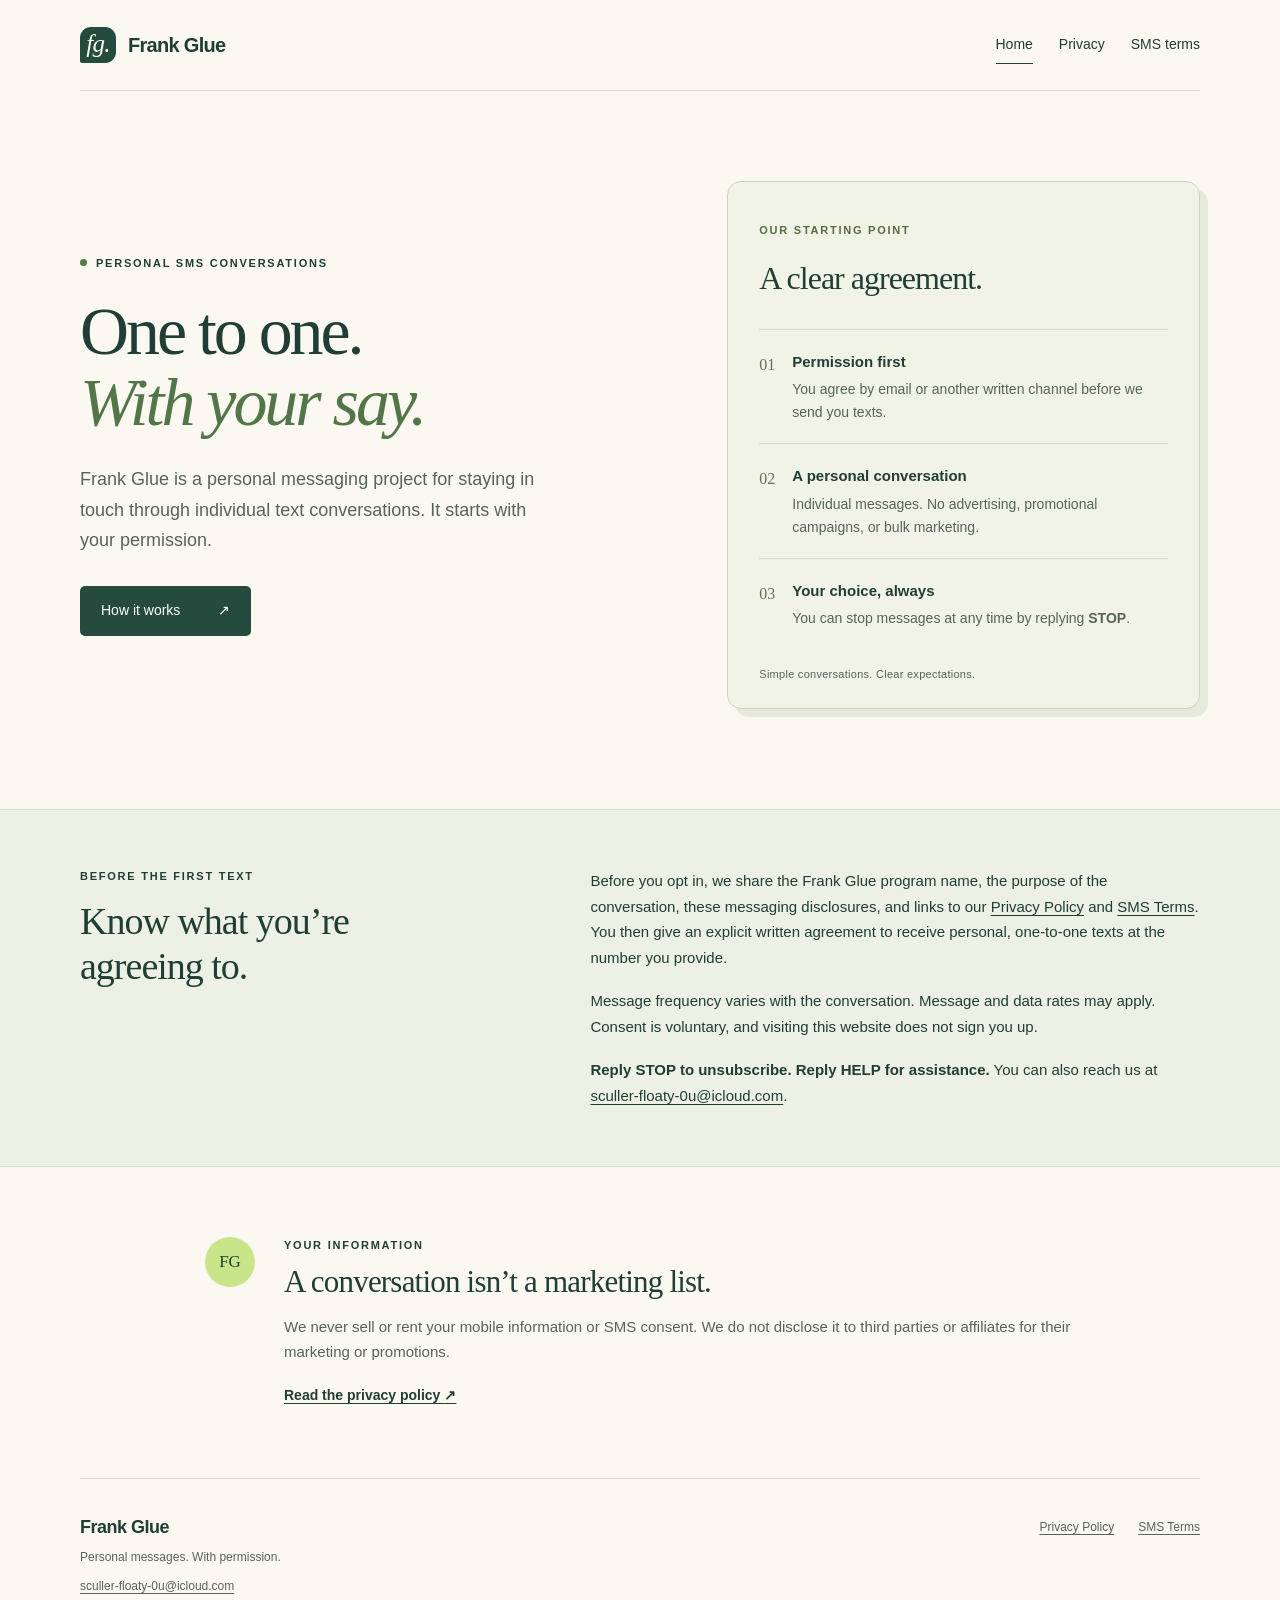
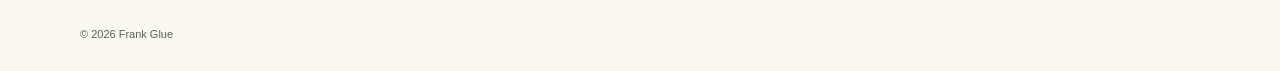
==== index.html @ a92b213b "Publish Frank Glue messaging website and policies" ====
<!doctype html>
<html lang="en">
<head>
  <meta charset="utf-8">
  <meta name="viewport" content="width=device-width, initial-scale=1">
  <meta name="description" content="Personal one-to-one SMS conversations, with your permission. Read how Frank Glue handles your information and messaging choices.">
  <meta name="theme-color" content="#244b3e">
  <title>Frank Glue — Personal SMS conversations</title>
  <link rel="stylesheet" href="./styles.css">
</head>
<body>
  <a class="skip-link" href="#main">Skip to content</a>
  <header class="site-header wrap">
    <a class="brand" href="./" aria-label="Frank Glue home"><span class="brand-mark" aria-hidden="true">fg.</span>Frank Glue</a>
    <nav aria-label="Main navigation"><a href="./" aria-current="page">Home</a><a href="./privacy/">Privacy</a><a href="./terms/">SMS terms</a></nav>
  </header>

  <main id="main">
    <section class="hero wrap" aria-labelledby="intro">
      <div class="hero-copy">
        <p class="eyebrow"><span class="status-dot" aria-hidden="true"></span> Personal SMS conversations</p>
        <h1 id="intro">One to one.<br><em>With your say.</em></h1>
        <p class="lede">Frank Glue is a personal messaging project for staying in touch through individual text conversations. It starts with your permission.</p>
        <a class="button" href="#how-it-works">How it works <span aria-hidden="true">↗</span></a>
      </div>
      <aside class="agreement" aria-labelledby="agreement-title">
        <span class="card-label">Our starting point</span>
        <h2 id="agreement-title">A clear agreement.</h2>
        <ol class="agreement-list">
          <li><span class="step">01</span><div><h3>Permission first</h3><p>You agree by email or another written channel before we send you texts.</p></div></li>
          <li><span class="step">02</span><div><h3>A personal conversation</h3><p>Individual messages. No advertising, promotional campaigns, or bulk marketing.</p></div></li>
          <li><span class="step">03</span><div><h3>Your choice, always</h3><p>You can stop messages at any time by replying <strong>STOP</strong>.</p></div></li>
        </ol>
        <p class="card-foot">Simple conversations. Clear expectations.</p>
      </aside>
    </section>
    <section id="how-it-works" class="details-band">
      <div class="wrap details-grid">
        <div><p class="eyebrow">Before the first text</p><h2>Know what you’re<br>agreeing to.</h2></div>
        <div class="details-copy">
          <p>Before you opt in, we share the Frank Glue program name, the purpose of the conversation, these messaging disclosures, and links to our <a href="privacy/">Privacy Policy</a> and <a href="terms/">SMS Terms</a>. You then give an explicit written agreement to receive personal, one-to-one texts at the number you provide.</p>
          <p>Message frequency varies with the conversation. Message and data rates may apply. Consent is voluntary, and visiting this website does not sign you up.</p>
          <p><strong>Reply STOP to unsubscribe. Reply HELP for assistance.</strong> You can also reach us at <a href="mailto:sculler-floaty-0u@icloud.com">sculler-floaty-0u@icloud.com</a>.</p>
        </div>
      </div>
    </section>
    <section class="wrap privacy-note" aria-labelledby="privacy-promise">
      <div class="privacy-icon" aria-hidden="true">FG</div>
      <div><p class="eyebrow">Your information</p><h2 id="privacy-promise">A conversation isn’t a marketing list.</h2><p>We never sell or rent your mobile information or SMS consent. We do not disclose it to third parties or affiliates for their marketing or promotions.</p><a class="text-link" href="privacy/">Read the privacy policy <span aria-hidden="true">↗</span></a></div>
    </section>
  </main>
  <footer class="site-footer wrap">
    <div><a class="footer-brand" href="./">Frank Glue</a><p>Personal messages. With permission.</p><a href="mailto:sculler-floaty-0u@icloud.com">sculler-floaty-0u@icloud.com</a></div>
    <nav aria-label="Footer navigation"><a href="./privacy/">Privacy Policy</a><a href="./terms/">SMS Terms</a></nav>
    <p class="copyright">© 2026 Frank Glue</p>
  </footer>
</body>
</html>
---- styles.css ----
:root {
  color-scheme: light;
  --paper: #faf8f1;
  --ink: #203e34;
  --muted: #56645a;
  --green: #244b3e;
  --line: #d6dbce;
  --wash: #ecf0e5;
  --accent: #c9e489;
}
* { box-sizing: border-box; }
html { scroll-behavior: smooth; scroll-padding-top: 2rem; }
body { margin: 0; background: var(--paper); color: var(--ink); font: 16px/1.7 -apple-system, BlinkMacSystemFont, "Segoe UI", sans-serif; }
a { color: inherit; text-underline-offset: .22em; overflow-wrap: anywhere; }
a:hover { text-decoration-thickness: 2px; }
a:focus-visible { outline: 3px solid #a3592a; outline-offset: 5px; border-radius: 2px; }
h1, h2, h3, p { margin: 0; }
h1, h2 { font-family: Georgia, "Times New Roman", serif; font-weight: 400; }
.wrap { width: min(1120px, calc(100% - 96px)); margin-inline: auto; }
.skip-link { position: absolute; left: 1rem; top: -8rem; z-index: 5; background: var(--green); color: white; padding: .7rem 1rem; }
.skip-link:focus { top: 1rem; }
.site-header { display: flex; align-items: center; justify-content: space-between; gap: 2rem; padding-block: 27px; border-bottom: 1px solid var(--line); }
.brand { display: inline-flex; align-items: center; gap: 12px; font-size: 20px; font-weight: 650; letter-spacing: -.7px; text-decoration: none; white-space: nowrap; }
.brand-mark { width: 36px; height: 36px; display: grid; place-items: center; background: var(--green); color: var(--paper); font: italic 25px Georgia, serif; border-radius: 11px 11px 11px 2px; padding-bottom: 3px; }
nav { display: flex; gap: 26px; }
.site-header nav a { text-decoration: none; font-size: 14px; padding-block: 6px; }
.site-header nav a[aria-current="page"] { box-shadow: 0 1px var(--ink); }
.hero { display: grid; grid-template-columns: 1.2fr 1fr; gap: 80px; padding-block: 90px 100px; align-items: center; }
.eyebrow, .card-label { font-size: 11px; line-height: 1.5; font-weight: 700; text-transform: uppercase; letter-spacing: .16em; }
.hero .eyebrow { display: flex; gap: 9px; align-items: center; }
.status-dot { width: 7px; height: 7px; background: #557b44; border-radius: 100%; flex: 0 0 auto; }
.hero h1 { font-size: clamp(54px, 5.3vw, 74px); line-height: 1.04; letter-spacing: -3px; margin: 26px 0; }
.hero h1 em { font-weight: 400; color: #537649; }
.lede { font-size: 18px; line-height: 1.7; color: var(--muted); max-width: 480px; }
.button { display: inline-flex; gap: 38px; align-items: center; margin-top: 30px; padding: 13px 21px; background: var(--green); color: white; border-radius: 5px; text-decoration: none; font-size: 14px; }
.button:hover { background: #315e4d; }
.agreement { border: 1px solid #ccd5bc; border-radius: 14px; background: #f1f3e7; padding: 33px 31px 25px; box-shadow: 8px 8px 0 #e6eadc; }
.card-label { color: #566b46; }
.agreement h2 { font-size: 32px; letter-spacing: -1px; margin: 9px 0 23px; }
.agreement-list { list-style: none; margin: 0; padding: 0; }
.agreement-list li { display: flex; gap: 17px; padding-block: 19px; border-top: 1px solid #d3dac8; }
.step { font-family: Georgia, serif; font-size: 16px; color: #62724f; padding-top: 2px; }
.agreement h3 { font-size: 15px; font-weight: 650; margin-bottom: 4px; }
.agreement li p { font-size: 14px; line-height: 1.65; color: var(--muted); }
.card-foot { font-size: 11px; letter-spacing: .025em; margin-top: 15px; color: var(--muted); }
.details-band { background: var(--wash); border-block: 1px solid var(--line); padding-block: 58px; }
.details-grid { display: grid; grid-template-columns: 1fr 1.45fr; gap: 90px; }
.details-grid h2 { margin-top: 14px; font-size: 38px; line-height: 1.2; letter-spacing: -1px; }
.details-copy p + p { margin-top: 18px; }
.details-copy { font-size: 15px; }
.privacy-note { display: flex; align-items: flex-start; gap: 29px; padding-block: 70px; max-width: 870px; }
.privacy-icon { background: var(--accent); min-width: 50px; height: 50px; display: grid; place-items: center; border-radius: 50%; font: 17px Georgia, serif; }
.privacy-note h2 { font-size: 31px; letter-spacing: -.8px; line-height: 1.2; margin: 9px 0 14px; }
.privacy-note p:not(.eyebrow) { color: var(--muted); font-size: 15px; }
.text-link { display: inline-block; margin-top: 19px; font-size: 14px; font-weight: 600; }
.site-footer { display: grid; grid-template-columns: 1fr auto; gap: 25px; padding-block: 33px 27px; border-top: 1px solid var(--line); font-size: 12px; color: var(--muted); }
.footer-brand { text-decoration: none; color: var(--ink); font-size: 18px; font-weight: 650; letter-spacing: -.5px; }
.site-footer p { margin-top: 4px; }
.site-footer div > a:last-child { display: inline-block; margin-top: 9px; }
.site-footer nav { align-items: flex-start; flex-wrap: wrap; gap: 24px; padding-top: 5px; }
.copyright { grid-column: 1 / -1; font-size: 11px; }
.policy-layout { display: grid; grid-template-columns: 200px minmax(0, 700px); gap: 72px; align-items: start; padding-block: 65px 90px; }
.policy-nav { position: sticky; top: 32px; padding-top: 8px; }
.policy-nav .eyebrow { margin-bottom: 19px; }
.policy-nav a { display: block; font-size: 13px; text-decoration: none; color: var(--muted); margin-block: 12px; }
.policy-nav a:hover { text-decoration: underline; }
.policy-heading { border-bottom: 1px solid var(--line); padding-bottom: 30px; margin-bottom: 35px; }
.policy h1 { font-size: clamp(40px, 5vw, 57px); line-height: 1.08; letter-spacing: -1.8px; margin-block: 15px; }
.effective { font-size: 12px; color: var(--muted); margin-bottom: 21px; }
.policy .lede { max-width: 600px; }
.policy section + section { margin-top: 37px; }
.policy h2 { font-size: 26px; line-height: 1.25; letter-spacing: -.4px; margin-bottom: 15px; }
.policy section p { font-size: 15px; }
.policy section p + p { margin-top: 16px; }
.callout { background: var(--wash); border-left: 3px solid #607c4c; border-radius: 0 5px 5px 0; padding: 21px 24px; margin-block: 20px; }
.callout h3 { font-size: 16px; line-height: 1.4; margin-bottom: 10px; }
@media (max-width: 900px) {
  .hero { gap: 40px; padding-block: 65px; }
  .hero h1 { font-size: 57px; }
  .agreement { padding: 26px 23px 20px; }
  .agreement h2 { font-size: 28px; }
  .details-grid { gap: 40px; }
  .policy-layout { grid-template-columns: 160px minmax(0, 1fr); gap: 40px; }
}
@media (max-width: 680px) {
  .wrap { width: calc(100% - 40px); }
  .site-header { padding-block: 21px; gap: 20px; flex-wrap: wrap; }
  .site-header nav { gap: 20px; }
  .site-header nav a { font-size: 13px; }
  .hero { grid-template-columns: 1fr; padding-block: 47px 56px; gap: 40px; }
  .hero h1 { font-size: clamp(49px, 10vw, 66px); letter-spacing: -2px; margin-block: 23px; }
  .lede { font-size: 17px; }
  .agreement { margin-right: 7px; padding: 28px 25px 23px; }
  .agreement h2 { font-size: 32px; }
  .details-band { padding-block: 40px; }
  .details-grid { grid-template-columns: 1fr; gap: 25px; }
  .details-grid h2 { font-size: 33px; }
  .privacy-note { padding-block: 47px; gap: 18px; }
  .privacy-icon { min-width: 37px; height: 37px; font-size: 13px; }
  .privacy-note h2 { font-size: 28px; }
  .site-footer { grid-template-columns: 1fr; gap: 22px; }
  .policy-layout { display: block; padding-block: 39px 60px; }
  .policy-nav { position: static; border-bottom: 1px solid var(--line); padding: 0 0 18px; margin-bottom: 32px; }
  .policy-nav a { display: inline-block; margin: 3px 15px 3px 0; font-size: 12px; }
  .policy-nav .eyebrow { margin-bottom: 10px; }
  .policy h1 { font-size: 42px; }
  .callout { padding: 18px; }
}
@media (prefers-reduced-motion: reduce) { html { scroll-behavior: auto; } }
@media print {
  body { background: white; color: black; }
  .site-header, .site-footer, .policy-nav, .skip-link { display: none; }
  .policy-layout { display: block; width: 100%; padding: 0; }
  .callout { break-inside: avoid; }
  a { text-decoration: underline; }
}
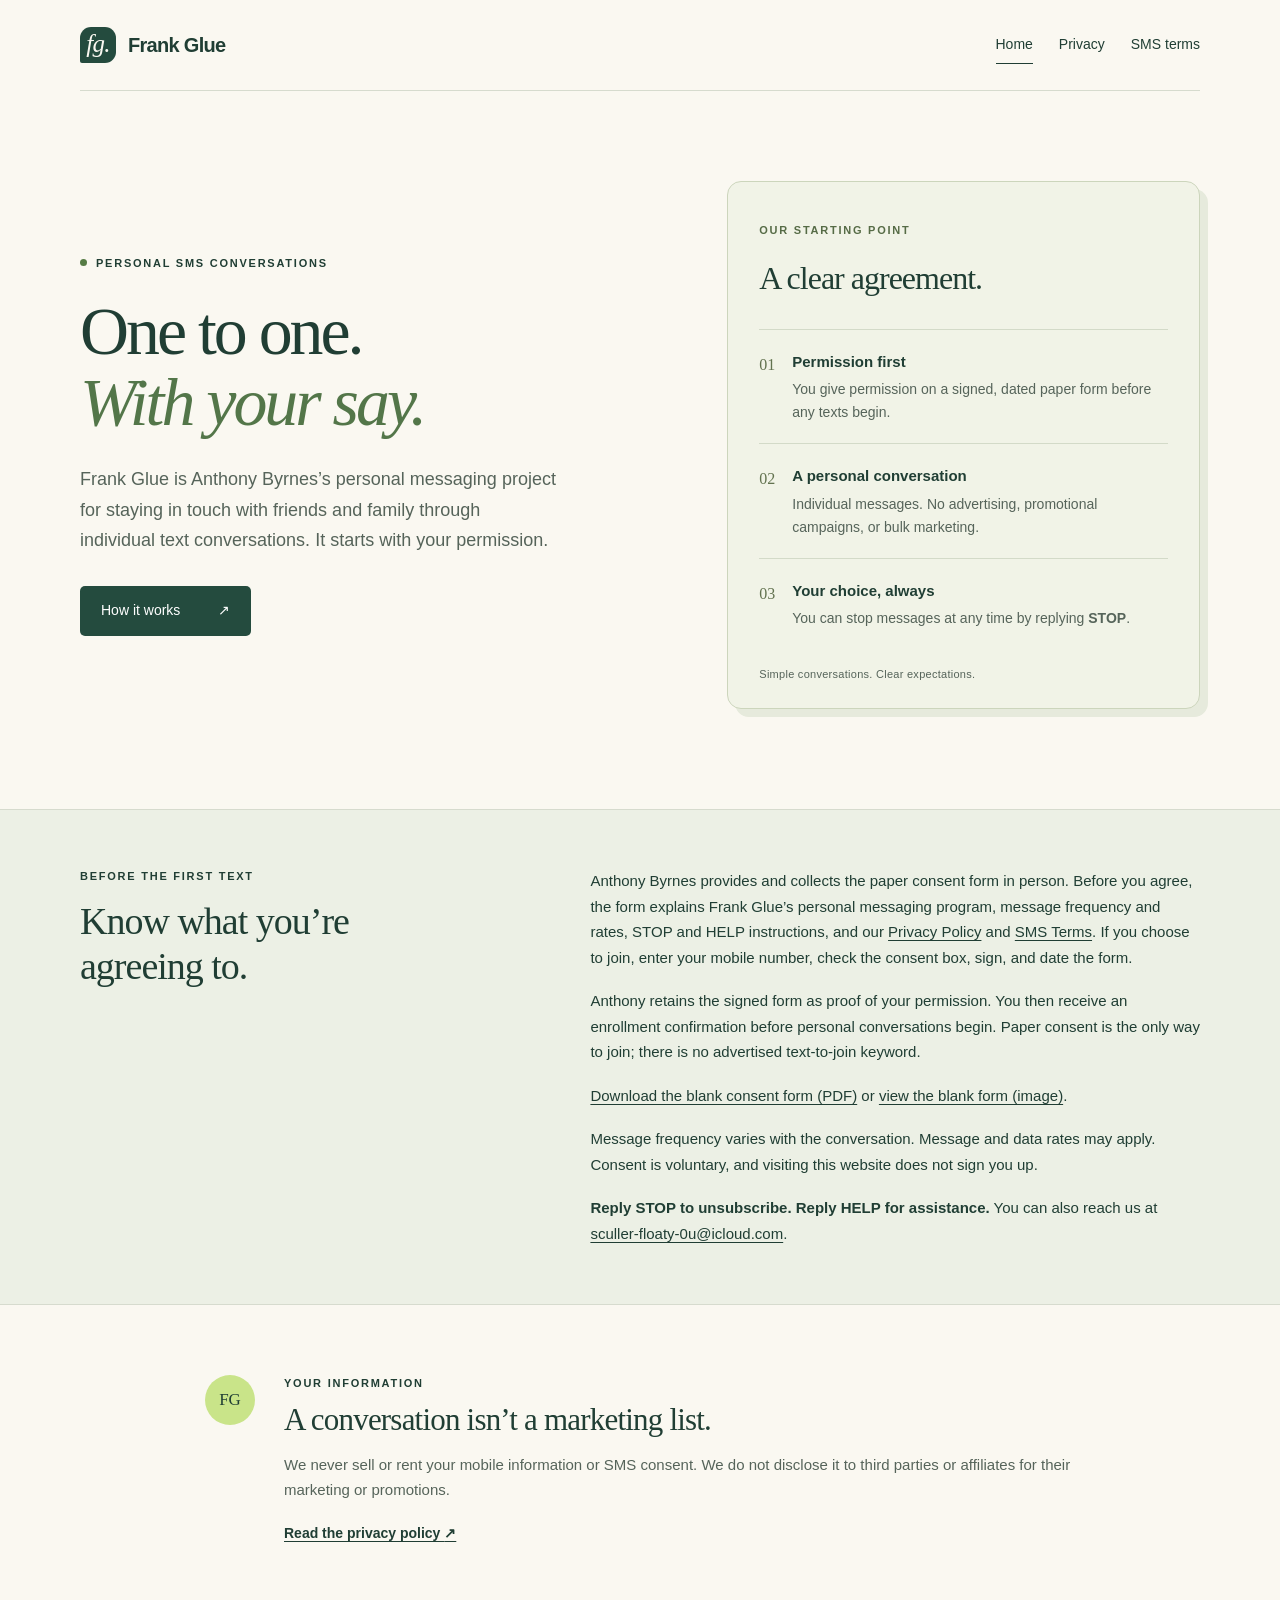
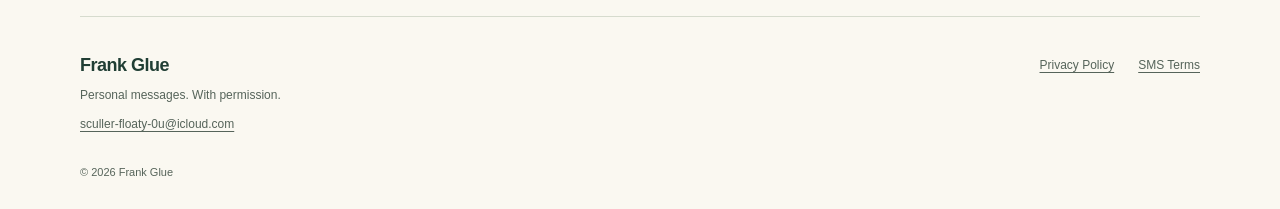
==== commit 79b5804a: "Publish paper consent proof and identify Frank Glue operator" ====
--- a/index.html
+++ b/index.html
@@ -20,14 +20,14 @@
       <div class="hero-copy">
         <p class="eyebrow"><span class="status-dot" aria-hidden="true"></span> Personal SMS conversations</p>
         <h1 id="intro">One to one.<br><em>With your say.</em></h1>
-        <p class="lede">Frank Glue is a personal messaging project for staying in touch through individual text conversations. It starts with your permission.</p>
+        <p class="lede">Frank Glue is Anthony Byrnes’s personal messaging project for staying in touch with friends and family through individual text conversations. It starts with your permission.</p>
         <a class="button" href="#how-it-works">How it works <span aria-hidden="true">↗</span></a>
       </div>
       <aside class="agreement" aria-labelledby="agreement-title">
         <span class="card-label">Our starting point</span>
         <h2 id="agreement-title">A clear agreement.</h2>
         <ol class="agreement-list">
-          <li><span class="step">01</span><div><h3>Permission first</h3><p>You agree by email or another written channel before we send you texts.</p></div></li>
+          <li><span class="step">01</span><div><h3>Permission first</h3><p>You give permission on a signed, dated paper form before any texts begin.</p></div></li>
           <li><span class="step">02</span><div><h3>A personal conversation</h3><p>Individual messages. No advertising, promotional campaigns, or bulk marketing.</p></div></li>
           <li><span class="step">03</span><div><h3>Your choice, always</h3><p>You can stop messages at any time by replying <strong>STOP</strong>.</p></div></li>
         </ol>
@@ -38,7 +38,9 @@
       <div class="wrap details-grid">
         <div><p class="eyebrow">Before the first text</p><h2>Know what you’re<br>agreeing to.</h2></div>
         <div class="details-copy">
-          <p>Before you opt in, we share the Frank Glue program name, the purpose of the conversation, these messaging disclosures, and links to our <a href="privacy/">Privacy Policy</a> and <a href="terms/">SMS Terms</a>. You then give an explicit written agreement to receive personal, one-to-one texts at the number you provide.</p>
+          <p>Anthony Byrnes provides and collects the paper consent form in person. Before you agree, the form explains Frank Glue’s personal messaging program, message frequency and rates, STOP and HELP instructions, and our <a href="privacy/">Privacy Policy</a> and <a href="terms/">SMS Terms</a>. If you choose to join, enter your mobile number, check the consent box, sign, and date the form.</p>
+          <p>Anthony retains the signed form as proof of your permission. You then receive an enrollment confirmation before personal conversations begin. Paper consent is the only way to join; there is no advertised text-to-join keyword.</p>
+          <p><a href="consent/frank-glue-sms-consent.pdf">Download the blank consent form (PDF)</a> or <a href="consent/frank-glue-sms-consent.png">view the blank form (image)</a>.</p>
           <p>Message frequency varies with the conversation. Message and data rates may apply. Consent is voluntary, and visiting this website does not sign you up.</p>
           <p><strong>Reply STOP to unsubscribe. Reply HELP for assistance.</strong> You can also reach us at <a href="mailto:sculler-floaty-0u@icloud.com">sculler-floaty-0u@icloud.com</a>.</p>
         </div>
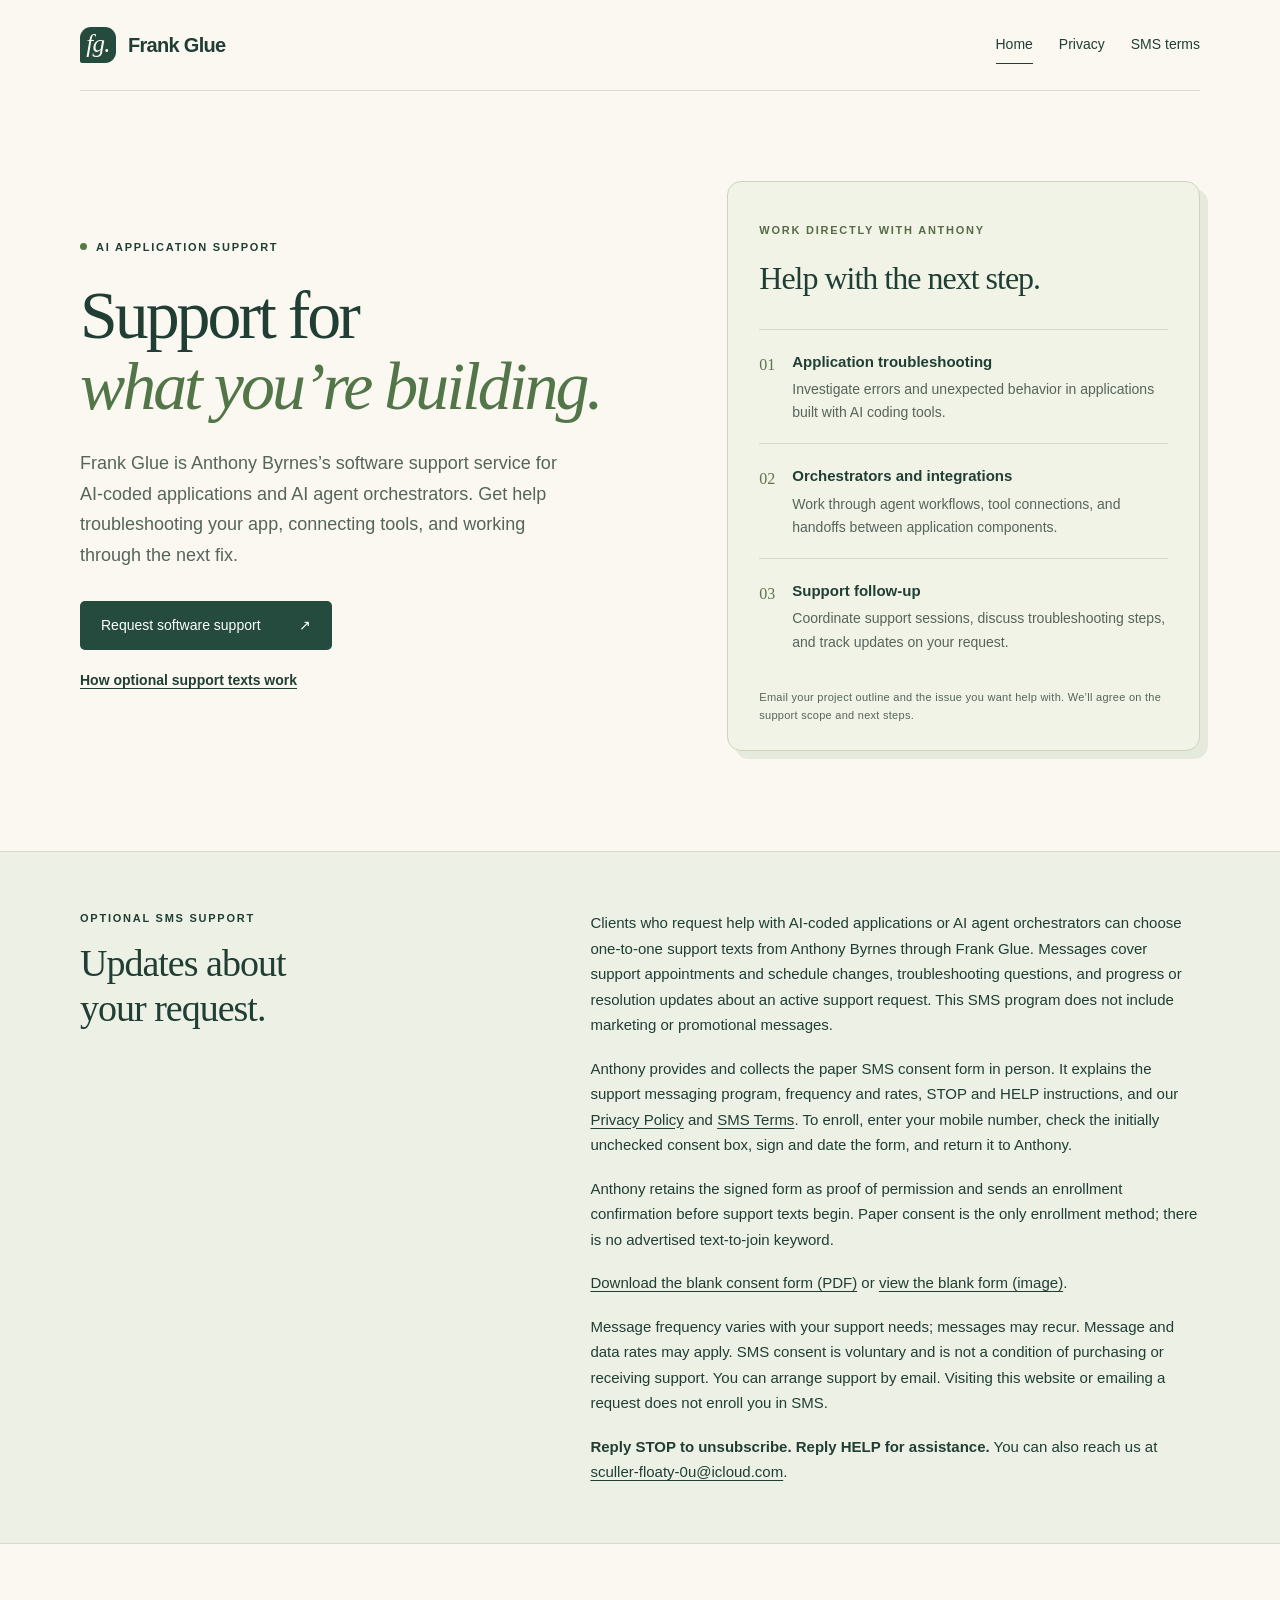
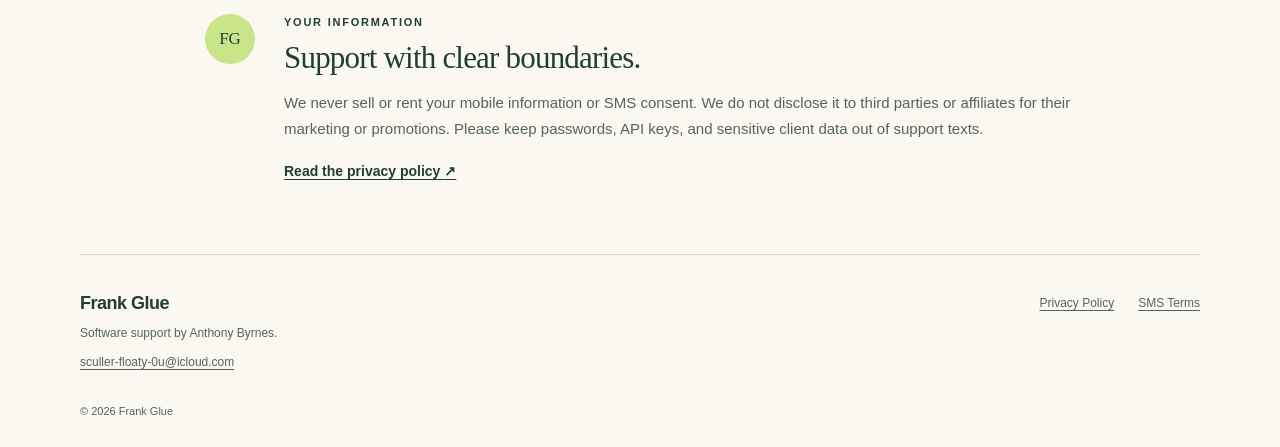
==== commit 56d93e66: "Describe Frank Glue software support services and SMS consent" ====
--- a/index.html
+++ b/index.html
@@ -3,9 +3,9 @@
 <head>
   <meta charset="utf-8">
   <meta name="viewport" content="width=device-width, initial-scale=1">
-  <meta name="description" content="Personal one-to-one SMS conversations, with your permission. Read how Frank Glue handles your information and messaging choices.">
+  <meta name="description" content="Frank Glue provides software support for AI-coded applications and AI agent orchestrators. Work with Anthony Byrnes on troubleshooting, integrations, and support follow-up.">
   <meta name="theme-color" content="#244b3e">
-  <title>Frank Glue — Personal SMS conversations</title>
+  <title>Frank Glue — Support for AI-coded applications</title>
   <link rel="stylesheet" href="./styles.css">
 </head>
 <body>
@@ -18,41 +18,43 @@
   <main id="main">
     <section class="hero wrap" aria-labelledby="intro">
       <div class="hero-copy">
-        <p class="eyebrow"><span class="status-dot" aria-hidden="true"></span> Personal SMS conversations</p>
-        <h1 id="intro">One to one.<br><em>With your say.</em></h1>
-        <p class="lede">Frank Glue is Anthony Byrnes’s personal messaging project for staying in touch with friends and family through individual text conversations. It starts with your permission.</p>
-        <a class="button" href="#how-it-works">How it works <span aria-hidden="true">↗</span></a>
+        <p class="eyebrow"><span class="status-dot" aria-hidden="true"></span> AI application support</p>
+        <h1 id="intro">Support for<br><em>what you’re building.</em></h1>
+        <p class="lede">Frank Glue is Anthony Byrnes’s software support service for AI-coded applications and AI agent orchestrators. Get help troubleshooting your app, connecting tools, and working through the next fix.</p>
+        <a class="button" href="mailto:sculler-floaty-0u@icloud.com">Request software support <span aria-hidden="true">↗</span></a>
+        <p><a class="text-link" href="#how-it-works">How optional support texts work</a></p>
       </div>
       <aside class="agreement" aria-labelledby="agreement-title">
-        <span class="card-label">Our starting point</span>
-        <h2 id="agreement-title">A clear agreement.</h2>
+        <span class="card-label">Work directly with Anthony</span>
+        <h2 id="agreement-title">Help with the next step.</h2>
         <ol class="agreement-list">
-          <li><span class="step">01</span><div><h3>Permission first</h3><p>You give permission on a signed, dated paper form before any texts begin.</p></div></li>
-          <li><span class="step">02</span><div><h3>A personal conversation</h3><p>Individual messages. No advertising, promotional campaigns, or bulk marketing.</p></div></li>
-          <li><span class="step">03</span><div><h3>Your choice, always</h3><p>You can stop messages at any time by replying <strong>STOP</strong>.</p></div></li>
+          <li><span class="step">01</span><div><h3>Application troubleshooting</h3><p>Investigate errors and unexpected behavior in applications built with AI coding tools.</p></div></li>
+          <li><span class="step">02</span><div><h3>Orchestrators and integrations</h3><p>Work through agent workflows, tool connections, and handoffs between application components.</p></div></li>
+          <li><span class="step">03</span><div><h3>Support follow-up</h3><p>Coordinate support sessions, discuss troubleshooting steps, and track updates on your request.</p></div></li>
         </ol>
-        <p class="card-foot">Simple conversations. Clear expectations.</p>
+        <p class="card-foot">Email your project outline and the issue you want help with. We’ll agree on the support scope and next steps.</p>
       </aside>
     </section>
     <section id="how-it-works" class="details-band">
       <div class="wrap details-grid">
-        <div><p class="eyebrow">Before the first text</p><h2>Know what you’re<br>agreeing to.</h2></div>
+        <div><p class="eyebrow">Optional SMS support</p><h2>Updates about<br>your request.</h2></div>
         <div class="details-copy">
-          <p>Anthony Byrnes provides and collects the paper consent form in person. Before you agree, the form explains Frank Glue’s personal messaging program, message frequency and rates, STOP and HELP instructions, and our <a href="privacy/">Privacy Policy</a> and <a href="terms/">SMS Terms</a>. If you choose to join, enter your mobile number, check the consent box, sign, and date the form.</p>
-          <p>Anthony retains the signed form as proof of your permission. You then receive an enrollment confirmation before personal conversations begin. Paper consent is the only way to join; there is no advertised text-to-join keyword.</p>
+          <p>Clients who request help with AI-coded applications or AI agent orchestrators can choose one-to-one support texts from Anthony Byrnes through Frank Glue. Messages cover support appointments and schedule changes, troubleshooting questions, and progress or resolution updates about an active support request. This SMS program does not include marketing or promotional messages.</p>
+          <p>Anthony provides and collects the paper SMS consent form in person. It explains the support messaging program, frequency and rates, STOP and HELP instructions, and our <a href="privacy/">Privacy Policy</a> and <a href="terms/">SMS Terms</a>. To enroll, enter your mobile number, check the initially unchecked consent box, sign and date the form, and return it to Anthony.</p>
+          <p>Anthony retains the signed form as proof of permission and sends an enrollment confirmation before support texts begin. Paper consent is the only enrollment method; there is no advertised text-to-join keyword.</p>
           <p><a href="consent/frank-glue-sms-consent.pdf">Download the blank consent form (PDF)</a> or <a href="consent/frank-glue-sms-consent.png">view the blank form (image)</a>.</p>
-          <p>Message frequency varies with the conversation. Message and data rates may apply. Consent is voluntary, and visiting this website does not sign you up.</p>
+          <p>Message frequency varies with your support needs; messages may recur. Message and data rates may apply. SMS consent is voluntary and is not a condition of purchasing or receiving support. You can arrange support by email. Visiting this website or emailing a request does not enroll you in SMS.</p>
           <p><strong>Reply STOP to unsubscribe. Reply HELP for assistance.</strong> You can also reach us at <a href="mailto:sculler-floaty-0u@icloud.com">sculler-floaty-0u@icloud.com</a>.</p>
         </div>
       </div>
     </section>
     <section class="wrap privacy-note" aria-labelledby="privacy-promise">
       <div class="privacy-icon" aria-hidden="true">FG</div>
-      <div><p class="eyebrow">Your information</p><h2 id="privacy-promise">A conversation isn’t a marketing list.</h2><p>We never sell or rent your mobile information or SMS consent. We do not disclose it to third parties or affiliates for their marketing or promotions.</p><a class="text-link" href="privacy/">Read the privacy policy <span aria-hidden="true">↗</span></a></div>
+      <div><p class="eyebrow">Your information</p><h2 id="privacy-promise">Support with clear boundaries.</h2><p>We never sell or rent your mobile information or SMS consent. We do not disclose it to third parties or affiliates for their marketing or promotions. Please keep passwords, API keys, and sensitive client data out of support texts.</p><a class="text-link" href="privacy/">Read the privacy policy <span aria-hidden="true">↗</span></a></div>
     </section>
   </main>
   <footer class="site-footer wrap">
-    <div><a class="footer-brand" href="./">Frank Glue</a><p>Personal messages. With permission.</p><a href="mailto:sculler-floaty-0u@icloud.com">sculler-floaty-0u@icloud.com</a></div>
+    <div><a class="footer-brand" href="./">Frank Glue</a><p>Software support by Anthony Byrnes.</p><a href="mailto:sculler-floaty-0u@icloud.com">sculler-floaty-0u@icloud.com</a></div>
     <nav aria-label="Footer navigation"><a href="./privacy/">Privacy Policy</a><a href="./terms/">SMS Terms</a></nav>
     <p class="copyright">© 2026 Frank Glue</p>
   </footer>
